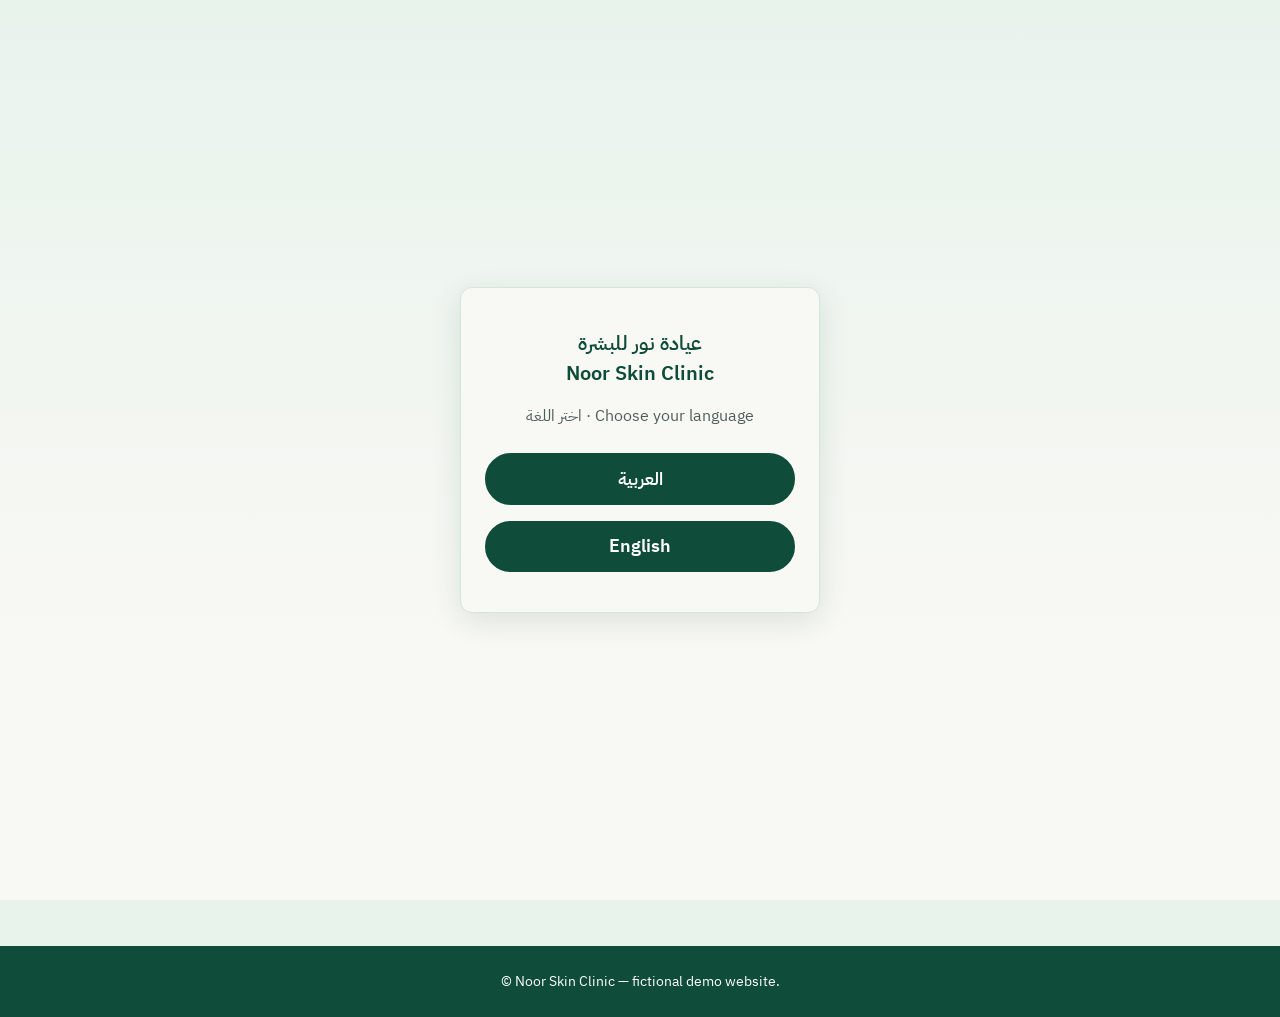
==== index.html @ 4caa0733 "Switch colour scheme to forest green and mint Cream page, mint sections, deep green buttons/footer, " ====
<!DOCTYPE html>
<html lang="en" dir="ltr">
<head>
  <meta charset="UTF-8">
  <meta name="viewport" content="width=device-width, initial-scale=1">
  <title>Noor Skin Clinic | Bahrain</title>
  <meta name="description" content="Noor Skin Clinic — a fictional skin and beauty clinic in Bahrain. Demo website.">
  <meta name="theme-color" content="#0F4D3A">

  <!-- Apply a saved Arabic choice before the page draws (prevents a left-to-right flash) -->
  <script>
    try { if (localStorage.getItem('noor-lang') === 'ar') { document.documentElement.lang = 'ar'; document.documentElement.dir = 'rtl'; } } catch (e) {}
  </script>

  <!-- One font family that covers both English and Arabic -->
  <link rel="preconnect" href="https://fonts.googleapis.com">
  <link rel="preconnect" href="https://fonts.gstatic.com" crossorigin>
  <link rel="stylesheet" href="https://fonts.googleapis.com/css2?family=IBM+Plex+Sans+Arabic:wght@400;600&display=swap">

  <link rel="stylesheet" href="styles.css">
</head>
<body>

  <!-- First-visit language screen (shown by script.js only if no language is saved) -->
  <div id="lang-picker" class="lang-picker" role="dialog" aria-modal="true" aria-labelledby="lang-picker-title" hidden>
    <div class="lang-picker-box" tabindex="-1">
      <p class="lang-picker-brand">
        <span lang="ar" dir="rtl">عيادة نور للبشرة</span><br>
        <span lang="en">Noor Skin Clinic</span>
      </p>
      <p id="lang-picker-title" class="lang-picker-title">
        <span lang="ar" dir="rtl">اختر اللغة</span> · <span lang="en">Choose your language</span>
      </p>
      <div class="lang-picker-buttons">
        <button type="button" class="btn btn-primary" data-lang="ar" lang="ar">العربية</button>
        <button type="button" class="btn btn-primary" data-lang="en" lang="en">English</button>
      </div>
    </div>
  </div>

  <header class="site-header">
    <div class="container header-inner">
      <a href="#top" class="brand" data-i18n="brand">Noor Skin Clinic</a>
      <button type="button" id="lang-switch" class="btn btn-outline btn-small" lang="ar" aria-label="التبديل إلى العربية">العربية</button>
    </div>
  </header>

  <main id="top">

    <!-- Hero: welcome + main actions -->
    <section id="hero" class="section hero" aria-labelledby="hero-title">
      <div class="container">
        <p class="hero-eyebrow" data-i18n="heroEyebrow">Skin &amp; Beauty Clinic · Bahrain</p>
        <h1 id="hero-title" class="hero-title"><span data-i18n="heroTitleBefore">Healthy, </span><span class="highlight" data-i18n="heroTitleHighlight">glowing</span><span data-i18n="heroTitleAfter"> skin starts here</span></h1>
        <p class="hero-text" data-i18n="heroText">Expert skin care by licensed specialists, in a calm and modern clinic.</p>
        <div class="hero-actions">
          <!-- Module 6 turns this into the WhatsApp booking link -->
          <a href="#contact" id="hero-book" class="btn btn-primary" data-i18n="heroBook">Book now</a>
          <a href="#services" class="btn btn-outline" data-i18n="heroPrices">View prices</a>
        </div>
      </div>
    </section>

    <!-- Module 4: services & prices -->
    <section id="services" class="section">
      <div class="container">
        <h2 class="section-title" data-i18n="servicesTitle">Services &amp; Prices</h2>
        <p class="placeholder" data-i18n="servicesPlaceholder">Treatment cards — coming in Module 4</p>
      </div>
    </section>

    <!-- Module 7: hours & location -->
    <section id="contact" class="section section-alt">
      <div class="container">
        <h2 class="section-title" data-i18n="contactTitle">Hours &amp; Location</h2>
        <p class="placeholder" data-i18n="contactPlaceholder">Opening hours and address — coming in Module 7</p>
      </div>
    </section>

  </main>

  <footer class="site-footer">
    <div class="container">
      <p data-i18n="footer">&copy; Noor Skin Clinic — fictional demo website.</p>
    </div>
  </footer>

  <script src="script.js"></script>

</body>
</html>
---- styles.css ----
/* =========================================================
   Noor Skin Clinic — base styles
   Mobile-first: base rules target phones; wider screens
   are handled with min-width media queries at the bottom.
   Logical properties (margin-inline, padding-block, ...)
   are used so the layout flips automatically for Arabic (RTL).
   ========================================================= */

/* ---------- Design tokens (colours, spacing, fonts) ---------- */
:root {
  --color-bg: #F8F8F4;          /* cream page background */
  --color-bg-alt: #E8F3EC;      /* mint for alternating sections */
  --color-text: #111A16;        /* near-black with a hint of green — all text */
  --color-text-muted: #4F5F57;  /* green-grey for secondary text */
  --color-primary: #1E8A5A;     /* accent green — highlighted words, focus rings.
                                   Large text only: too light for small text (WCAG). */
  --color-primary-dark: #0F4D3A;/* deep forest green — buttons, footer, small coloured text */
  --color-primary-hover: #146B47;/* filled-button hover (white text stays readable) */
  --color-primary-light: #E8F3EC;/* mint — hero fade, outline-button hover */
  --color-border: #D3E6DA;

  --font-main: "IBM Plex Sans Arabic", system-ui, -apple-system, "Segoe UI", Roboto, sans-serif;

  --radius: 12px;
  --space-1: 0.5rem;
  --space-2: 1rem;
  --space-3: 1.5rem;
  --space-4: 2.5rem;
  --container-max: 960px;
  --header-height: 60px;
}

/* ---------- Reset & base ---------- */
*,
*::before,
*::after {
  box-sizing: border-box;
}

html {
  scroll-behavior: smooth;
  scroll-padding-top: var(--header-height); /* anchor links don't hide under sticky header */
}

body {
  margin: 0;
  background: var(--color-bg);
  color: var(--color-text);
  font-family: var(--font-main);
  font-size: 1rem;
  line-height: 1.6;
  -webkit-text-size-adjust: 100%;
}

img {
  max-width: 100%;
  display: block;
}

h1, h2, h3 {
  line-height: 1.3;
  margin-block: 0 var(--space-2);
  font-weight: 600;
}

p {
  margin-block: 0 var(--space-2);
}

a {
  color: var(--color-primary-dark);
}

/* Visible keyboard focus for accessibility */
:focus-visible {
  outline: 3px solid var(--color-primary);
  outline-offset: 2px;
}

/* ---------- Layout helpers ---------- */
.container {
  width: 100%;
  max-width: var(--container-max);
  margin-inline: auto;
  padding-inline: var(--space-2);
}

.section {
  padding-block: var(--space-4);
}

.section-alt {
  background: var(--color-bg-alt);
}

.section-title {
  font-size: 1.5rem;
  color: var(--color-primary-dark);
}

/* Temporary placeholder text (removed as modules are built) */
.placeholder {
  padding: var(--space-3);
  border: 2px dashed var(--color-border);
  border-radius: var(--radius);
  color: var(--color-text-muted);
  text-align: center;
}

/* ---------- Header ---------- */
.site-header {
  position: sticky;
  top: 0;
  z-index: 10;
  background: var(--color-bg);
  border-block-end: 1px solid var(--color-border);
}

.header-inner {
  display: flex;
  align-items: center;
  justify-content: space-between;
  min-height: var(--header-height);
}

.brand {
  font-size: 1.15rem;
  font-weight: 600;
  color: var(--color-primary-dark);
  text-decoration: none;
}

/* ---------- Hero ---------- */
.hero {
  background: linear-gradient(180deg, var(--color-primary-light) 0%, var(--color-bg) 100%);
  padding-block: 3rem var(--space-4);
}

.hero-eyebrow {
  margin-block-end: var(--space-1);
  font-size: 0.9rem;
  font-weight: 600;
  color: var(--color-primary-dark);
  letter-spacing: 0.02em;
}

html[lang="ar"] .hero-eyebrow {
  letter-spacing: 0; /* letter spacing breaks Arabic joined letters */
}

.hero-title {
  font-size: 2rem;
  color: var(--color-text);
}

/* One highlighted word in the headline (large text, so the accent passes contrast) */
.highlight {
  color: var(--color-primary);
}

.hero-text {
  font-size: 1.1rem;
  color: var(--color-text-muted);
  margin-block-end: var(--space-3);
  max-width: 32em;
}

.hero-actions {
  display: flex;
  flex-direction: column;   /* stacked, full-width buttons on phones */
  gap: 0.75rem;
}

/* ---------- Footer ---------- */
.site-footer {
  padding-block: var(--space-3);
  background: var(--color-primary-dark);
  color: #ffffff;
  text-align: center;
  font-size: 0.9rem;
}

.site-footer p {
  margin: 0;
}

/* ---------- Arabic tweaks ---------- */
html[lang="ar"] body {
  line-height: 1.8; /* Arabic script reads better with a little more line spacing */
}

/* ---------- Buttons ---------- */
.btn {
  display: inline-flex;
  align-items: center;
  justify-content: center;
  min-height: 48px;           /* comfortable finger-sized tap target */
  padding: 0.6rem 1.4rem;
  border: 2px solid var(--color-primary-dark);
  border-radius: 999px;
  font: inherit;
  font-weight: 600;
  text-decoration: none;
  cursor: pointer;
  transition: background-color 0.15s ease, color 0.15s ease;
}

.btn-primary {
  background: var(--color-primary-dark);
  color: #ffffff;
}

.btn-primary:hover {
  background: var(--color-primary-hover);
  border-color: var(--color-primary-hover);
}

.btn-outline {
  background: transparent;
  color: var(--color-primary-dark);
}

.btn-outline:hover {
  background: var(--color-primary-light);
}

.btn-small {
  min-height: 44px;
  padding: 0.3rem 1rem;
  font-size: 0.95rem;
}

/* ---------- First-visit language screen ---------- */
.lang-picker {
  position: fixed;
  inset: 0;
  z-index: 100;
  display: flex;
  align-items: center;
  justify-content: center;
  padding: var(--space-2);
  background: linear-gradient(180deg, var(--color-primary-light) 0%, var(--color-bg) 70%);
}

.lang-picker[hidden] {
  display: none;
}

.lang-picker-box {
  width: 100%;
  max-width: 360px;
  padding: var(--space-4) var(--space-3);
  background: var(--color-bg);
  border: 1px solid var(--color-border);
  border-radius: var(--radius);
  box-shadow: 0 8px 30px rgba(15, 77, 58, 0.12);
  text-align: center;
}

.lang-picker-box:focus {
  outline: none; /* the card only receives focus for screen readers; it is not clickable */
}

.lang-picker-brand {
  font-size: 1.25rem;
  font-weight: 600;
  color: var(--color-primary-dark);
  line-height: 1.5;
}

.lang-picker-title {
  color: var(--color-text-muted);
  margin-block-end: var(--space-3);
}

.lang-picker-buttons {
  display: flex;
  flex-direction: column;
  gap: var(--space-2);
}

.lang-picker-buttons .btn {
  width: 100%;
  font-size: 1.1rem;
}

body.no-scroll {
  overflow: hidden;
}

/* ---------- Wider screens ---------- */
@media (min-width: 480px) {
  .hero-actions {
    flex-direction: row;    /* buttons side by side once there is room */
  }
}

@media (min-width: 768px) {
  .hero {
    padding-block: 5rem 4rem;
  }

  .hero-title {
    font-size: 2.75rem;
  }

  .section {
    padding-block: 4rem;
  }

  .section-title {
    font-size: 1.85rem;
  }
}
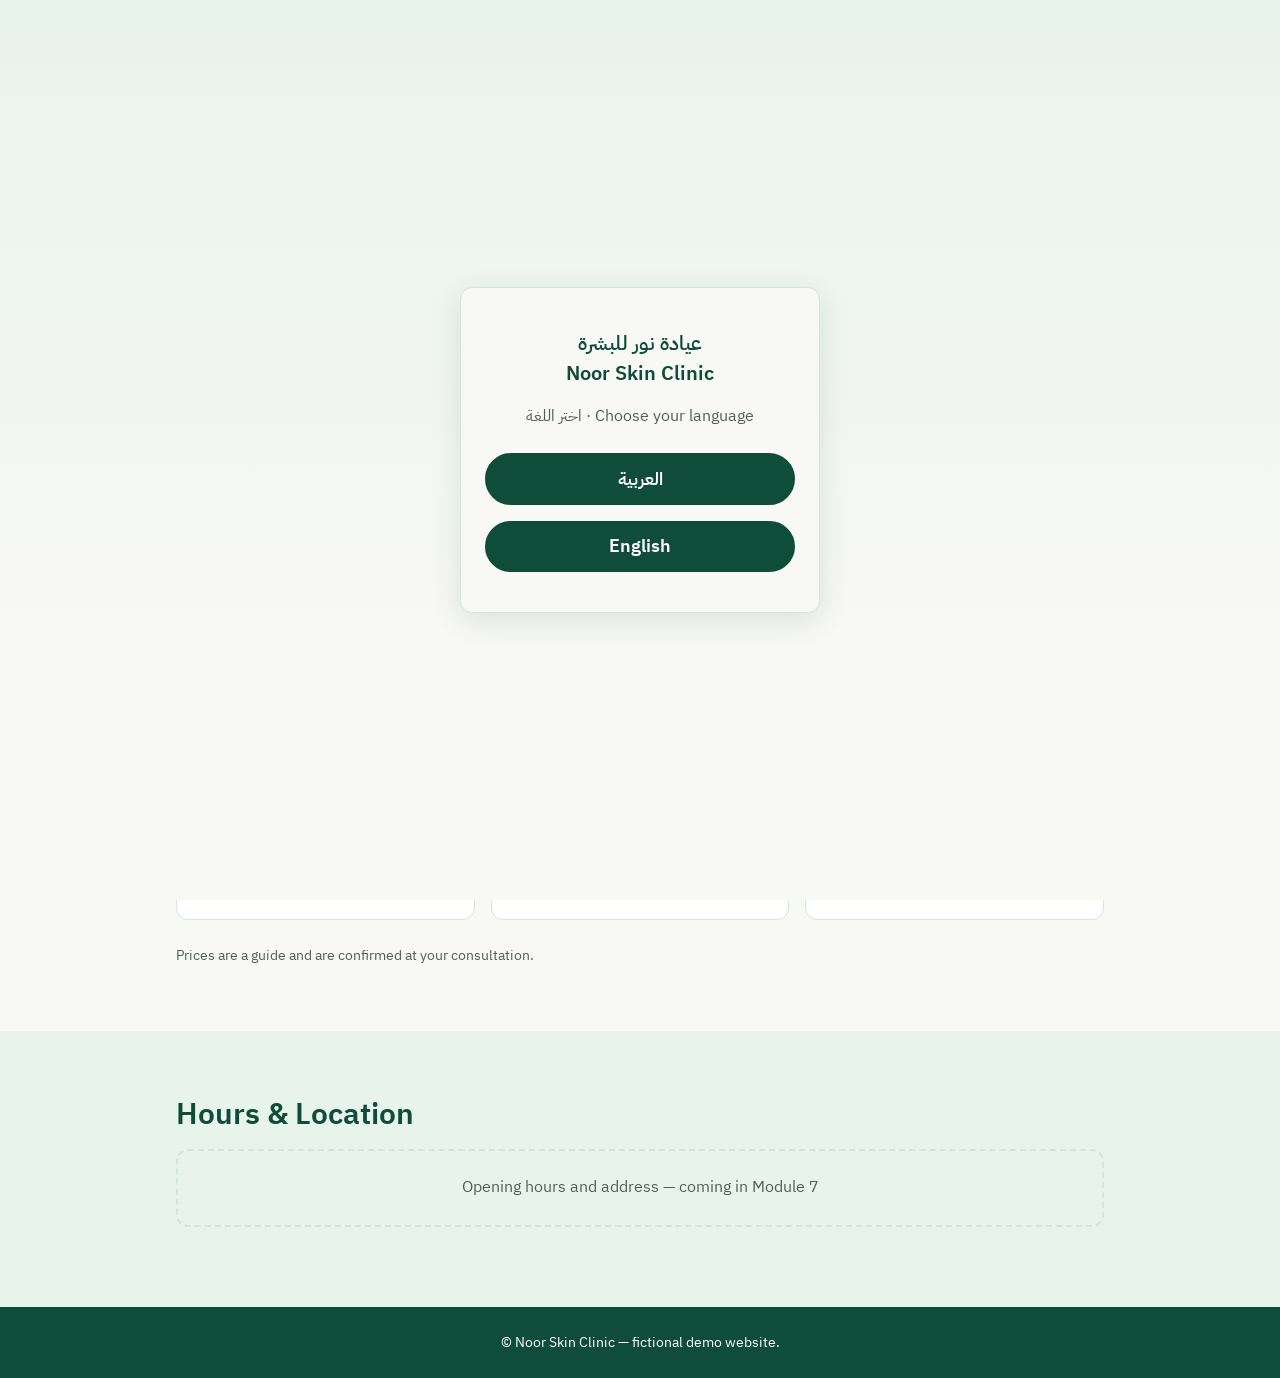
==== commit 13b6012d: "Module 4: services and prices Six bilingual treatment cards (name, description, BHD price, session l" ====
--- a/index.html
+++ b/index.html
@@ -65,7 +65,41 @@
     <section id="services" class="section">
       <div class="container">
         <h2 class="section-title" data-i18n="servicesTitle">Services &amp; Prices</h2>
-        <p class="placeholder" data-i18n="servicesPlaceholder">Treatment cards — coming in Module 4</p>
+
+        <ul class="service-list">
+          <li class="service-card">
+            <h3 class="service-name" data-i18n="svc1Name">Dermatologist consultation</h3>
+            <p class="service-desc" data-i18n="svc1Desc">A full skin assessment and a personal treatment plan.</p>
+            <p class="service-meta"><span class="service-price" data-i18n="svc1Price">BHD 20</span><span class="service-time" data-i18n="svc1Time">30 min</span></p>
+          </li>
+          <li class="service-card">
+            <h3 class="service-name" data-i18n="svc2Name">Deep hydrating facial</h3>
+            <p class="service-desc" data-i18n="svc2Desc">Cleanses, exfoliates and hydrates for fresh, glowing skin.</p>
+            <p class="service-meta"><span class="service-price" data-i18n="svc2Price">BHD 35</span><span class="service-time" data-i18n="svc2Time">60 min</span></p>
+          </li>
+          <li class="service-card">
+            <h3 class="service-name" data-i18n="svc3Name">Chemical peel</h3>
+            <p class="service-desc" data-i18n="svc3Desc">Helps with acne, dark spots and uneven skin tone.</p>
+            <p class="service-meta"><span class="service-price" data-i18n="svc3Price">BHD 45</span><span class="service-time" data-i18n="svc3Time">45 min</span></p>
+          </li>
+          <li class="service-card">
+            <h3 class="service-name" data-i18n="svc4Name">Microneedling</h3>
+            <p class="service-desc" data-i18n="svc4Desc">Improves acne scars, fine lines and skin texture.</p>
+            <p class="service-meta"><span class="service-price" data-i18n="svc4Price">BHD 70</span><span class="service-time" data-i18n="svc4Time">60 min</span></p>
+          </li>
+          <li class="service-card">
+            <h3 class="service-name" data-i18n="svc5Name">Laser hair removal</h3>
+            <p class="service-desc" data-i18n="svc5Desc">Long-lasting hair reduction with a modern, gentle laser.</p>
+            <p class="service-meta"><span class="service-price" data-i18n="svc5Price">from BHD 25 / area</span><span class="service-time" data-i18n="svc5Time">15–60 min</span></p>
+          </li>
+          <li class="service-card">
+            <h3 class="service-name" data-i18n="svc6Name">Anti-wrinkle injections</h3>
+            <p class="service-desc" data-i18n="svc6Desc">Softens expression lines for a natural, refreshed look.</p>
+            <p class="service-meta"><span class="service-price" data-i18n="svc6Price">from BHD 85 / area</span><span class="service-time" data-i18n="svc6Time">30 min</span></p>
+          </li>
+        </ul>
+
+        <p class="service-note" data-i18n="servicesNote">Prices are a guide and are confirmed at your consultation.</p>
       </div>
     </section>
 
--- a/styles.css
+++ b/styles.css
@@ -18,6 +18,7 @@
   --color-primary-hover: #146B47;/* filled-button hover (white text stays readable) */
   --color-primary-light: #E8F3EC;/* mint — hero fade, outline-button hover */
   --color-border: #D3E6DA;
+  --color-surface: #FFFFFF;     /* cards sitting on the cream background */
 
   --font-main: "IBM Plex Sans Arabic", system-ui, -apple-system, "Segoe UI", Roboto, sans-serif;
 
@@ -169,6 +170,65 @@
   display: flex;
   flex-direction: column;   /* stacked, full-width buttons on phones */
   gap: 0.75rem;
+}
+
+/* ---------- Services & prices ---------- */
+.service-list {
+  list-style: none;
+  margin: 0 0 var(--space-3);
+  padding: 0;
+  display: grid;
+  grid-template-columns: 1fr;   /* one card per row on phones */
+  gap: var(--space-2);
+}
+
+.service-card {
+  display: flex;
+  flex-direction: column;
+  padding: var(--space-3);
+  background: var(--color-surface);
+  border: 1px solid var(--color-border);
+  border-radius: var(--radius);
+}
+
+.service-name {
+  font-size: 1.15rem;
+  margin-block-end: var(--space-1);
+}
+
+.service-desc {
+  color: var(--color-text-muted);
+  flex-grow: 1;                 /* keeps prices lined up at the bottom of each card */
+}
+
+.service-meta {
+  display: flex;
+  flex-wrap: wrap;              /* if the card is narrow, the time moves below the price */
+  align-items: baseline;
+  justify-content: space-between;
+  gap: 0.25rem var(--space-2);
+  margin: 0;
+  padding-block-start: var(--space-2);
+  border-block-start: 1px solid var(--color-border);
+}
+
+.service-price {
+  white-space: nowrap;          /* never split a price across two lines */
+  font-size: 1.15rem;
+  font-weight: 600;
+  color: var(--color-primary-dark);
+}
+
+.service-time {
+  font-size: 0.9rem;
+  color: var(--color-text-muted);
+  white-space: nowrap;
+}
+
+.service-note {
+  margin: 0;
+  font-size: 0.9rem;
+  color: var(--color-text-muted);
 }
 
 /* ---------- Footer ---------- */
@@ -295,6 +355,18 @@
   }
 }
 
+@media (min-width: 600px) {
+  .service-list {
+    grid-template-columns: repeat(2, 1fr);
+  }
+}
+
+@media (min-width: 900px) {
+  .service-list {
+    grid-template-columns: repeat(3, 1fr);
+  }
+}
+
 @media (min-width: 768px) {
   .hero {
     padding-block: 5rem 4rem;
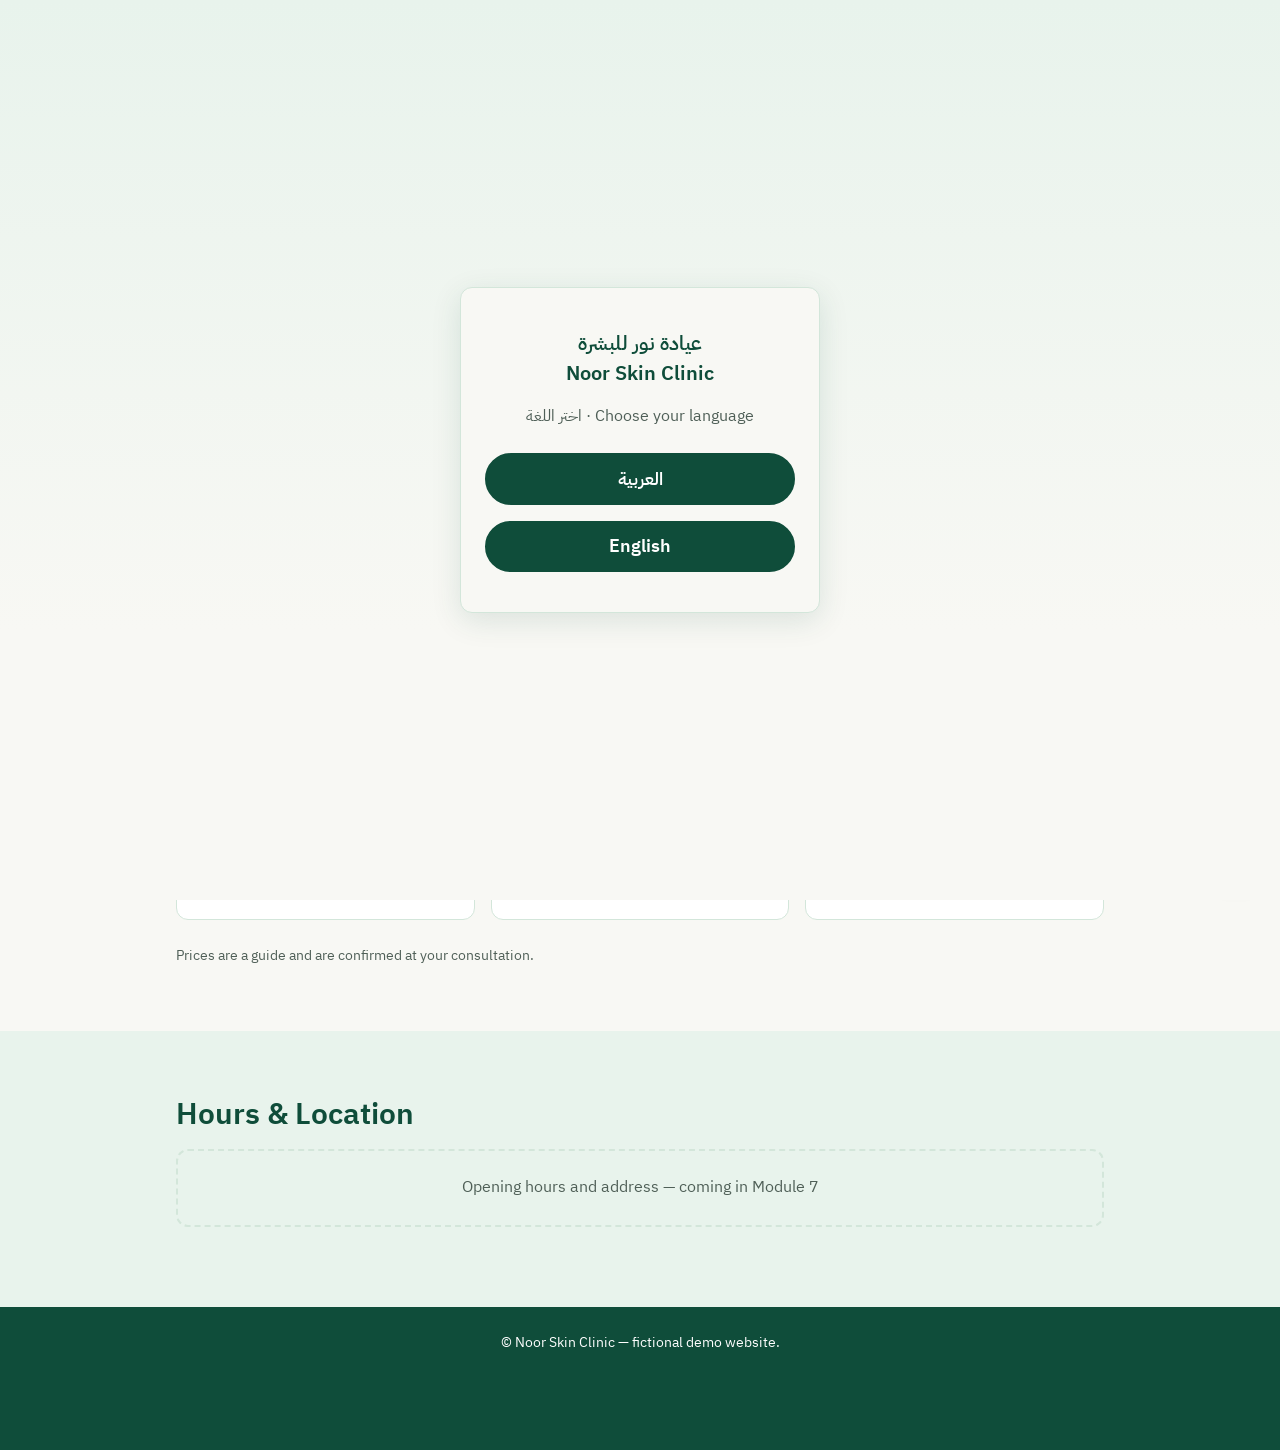
==== commit 2e5c4d2a: "Module 6: WhatsApp booking Book now and a floating WhatsApp button open wa.me/97300000000 with a rea" ====
--- a/index.html
+++ b/index.html
@@ -54,8 +54,11 @@
         <h1 id="hero-title" class="hero-title"><span data-i18n="heroTitleBefore">Healthy, </span><span class="highlight" data-i18n="heroTitleHighlight">glowing</span><span data-i18n="heroTitleAfter"> skin starts here</span></h1>
         <p class="hero-text" data-i18n="heroText">Expert skin care by licensed specialists, in a calm and modern clinic.</p>
         <div class="hero-actions">
-          <!-- Module 6 turns this into the WhatsApp booking link -->
-          <a href="#contact" id="hero-book" class="btn btn-primary" data-i18n="heroBook">Book now</a>
+          <!-- WhatsApp booking link: script.js adds the ready-made message for the current language -->
+          <a href="https://wa.me/97300000000" id="hero-book" class="btn btn-primary btn-whatsapp" data-whatsapp target="_blank" rel="noopener">
+            <svg class="icon-whatsapp" viewBox="0 0 24 24" aria-hidden="true" focusable="false"><use href="#icon-whatsapp"></use></svg>
+            <span data-i18n="heroBook">Book now</span>
+          </a>
           <a href="#services" class="btn btn-outline" data-i18n="heroPrices">View prices</a>
         </div>
       </div>
@@ -119,6 +122,18 @@
     </div>
   </footer>
 
+  <!-- Floating WhatsApp booking button (stays in the corner while scrolling) -->
+  <a href="https://wa.me/97300000000" id="wa-float" class="wa-float" data-whatsapp target="_blank" rel="noopener" aria-label="Book on WhatsApp">
+    <svg class="icon-whatsapp" viewBox="0 0 24 24" aria-hidden="true" focusable="false"><use href="#icon-whatsapp"></use></svg>
+  </a>
+
+  <!-- WhatsApp icon, defined once and reused by both buttons -->
+  <svg width="0" height="0" style="position:absolute" aria-hidden="true" focusable="false">
+    <symbol id="icon-whatsapp" viewBox="0 0 24 24">
+      <path fill="currentColor" d="M17.472 14.382c-.297-.149-1.758-.867-2.03-.967-.273-.099-.471-.148-.67.15-.197.297-.767.966-.94 1.164-.173.199-.347.223-.644.075-.297-.15-1.255-.463-2.39-1.475-.883-.788-1.48-1.761-1.653-2.059-.173-.297-.018-.458.13-.606.134-.133.298-.347.446-.52.149-.174.198-.298.298-.497.099-.198.05-.371-.025-.52-.075-.149-.669-1.612-.916-2.207-.242-.579-.487-.5-.669-.51-.173-.008-.371-.01-.57-.01-.198 0-.52.074-.792.372-.272.297-1.04 1.016-1.04 2.479 0 1.462 1.065 2.875 1.213 3.074.149.198 2.096 3.2 5.077 4.487.709.306 1.262.489 1.694.625.712.227 1.36.195 1.871.118.571-.085 1.758-.719 2.006-1.413.248-.694.248-1.289.173-1.413-.074-.124-.272-.198-.57-.347m-5.421 7.403h-.004a9.87 9.87 0 01-5.031-1.378l-.361-.214-3.741.982.998-3.648-.235-.374a9.86 9.86 0 01-1.51-5.26c.001-5.45 4.436-9.884 9.888-9.884 2.64 0 5.122 1.03 6.988 2.898a9.825 9.825 0 012.893 6.994c-.003 5.45-4.437 9.884-9.885 9.884m8.413-18.297A11.815 11.815 0 0012.05 0C5.495 0 .16 5.335.157 11.892c0 2.096.547 4.142 1.588 5.945L.057 24l6.305-1.654a11.882 11.882 0 005.683 1.448h.005c6.554 0 11.89-5.335 11.893-11.893a11.821 11.821 0 00-3.48-8.413Z"/>
+    </symbol>
+  </svg>
+
   <script src="script.js"></script>
 
 </body>
--- a/styles.css
+++ b/styles.css
@@ -231,9 +231,49 @@
   color: var(--color-text-muted);
 }
 
+/* ---------- WhatsApp booking ---------- */
+.icon-whatsapp {
+  width: 1.25em;
+  height: 1.25em;
+  flex-shrink: 0;
+}
+
+.btn-whatsapp {
+  gap: 0.5rem;                  /* space between icon and text */
+}
+
+.wa-float {
+  position: fixed;
+  inset-block-end: calc(1rem + env(safe-area-inset-bottom, 0px)); /* clear iPhone home bar */
+  inset-inline-end: 1rem;       /* bottom-right in English, bottom-left in Arabic */
+  z-index: 20;
+  display: flex;
+  align-items: center;
+  justify-content: center;
+  width: 56px;
+  height: 56px;
+  border: 3px solid var(--color-surface); /* white ring keeps it visible over the dark footer */
+  border-radius: 50%;
+  background: var(--color-primary-dark);
+  color: #ffffff;
+  box-shadow: 0 4px 14px rgba(15, 77, 58, 0.35);
+  transition: background-color 0.15s ease, transform 0.15s ease;
+}
+
+.wa-float:hover {
+  background: var(--color-primary-hover);
+  transform: scale(1.05);
+}
+
+.wa-float .icon-whatsapp {
+  width: 28px;
+  height: 28px;
+}
+
 /* ---------- Footer ---------- */
 .site-footer {
   padding-block: var(--space-3);
+  padding-block-end: calc(56px + 2.5rem); /* room so the floating button never covers footer text */
   background: var(--color-primary-dark);
   color: #ffffff;
   text-align: center;
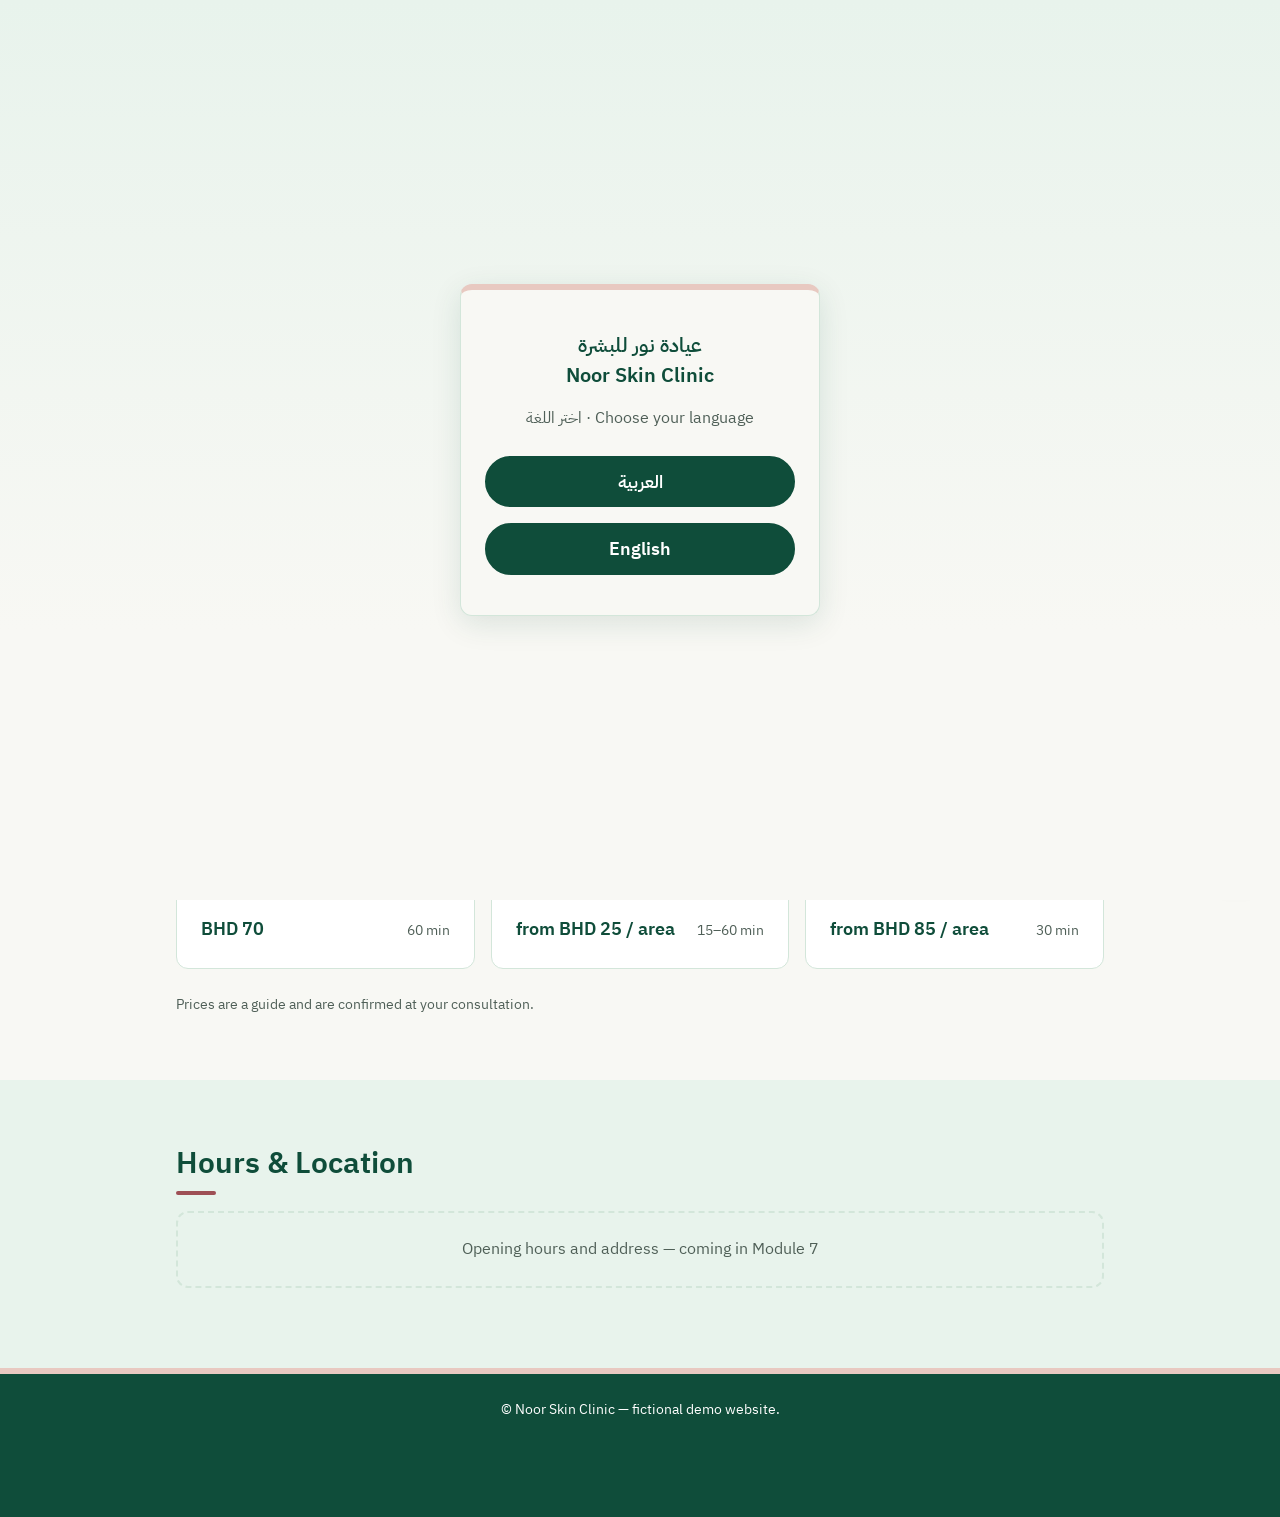
==== commit c2fd18a8: "Add blush rose as secondary accent colour New colour tokens --color-blush and --color-rose with usag" ====
--- a/index.html
+++ b/index.html
@@ -50,7 +50,10 @@
     <!-- Hero: welcome + main actions -->
     <section id="hero" class="section hero" aria-labelledby="hero-title">
       <div class="container">
-        <p class="hero-eyebrow" data-i18n="heroEyebrow">Skin &amp; Beauty Clinic · Bahrain</p>
+        <p class="hero-eyebrow">
+          <span class="eyebrow-icon" aria-hidden="true"><svg viewBox="0 0 24 24" focusable="false"><use href="#icon-sparkle"></use></svg></span>
+          <span data-i18n="heroEyebrow">Skin &amp; Beauty Clinic · Bahrain</span>
+        </p>
         <h1 id="hero-title" class="hero-title"><span data-i18n="heroTitleBefore">Healthy, </span><span class="highlight" data-i18n="heroTitleHighlight">glowing</span><span data-i18n="heroTitleAfter"> skin starts here</span></h1>
         <p class="hero-text" data-i18n="heroText">Expert skin care by licensed specialists, in a calm and modern clinic.</p>
         <div class="hero-actions">
@@ -76,6 +79,7 @@
             <p class="service-meta"><span class="service-price" data-i18n="svc1Price">BHD 20</span><span class="service-time" data-i18n="svc1Time">30 min</span></p>
           </li>
           <li class="service-card">
+            <span class="service-badge" data-i18n="badgePopular">Most popular</span>
             <h3 class="service-name" data-i18n="svc2Name">Deep hydrating facial</h3>
             <p class="service-desc" data-i18n="svc2Desc">Cleanses, exfoliates and hydrates for fresh, glowing skin.</p>
             <p class="service-meta"><span class="service-price" data-i18n="svc2Price">BHD 35</span><span class="service-time" data-i18n="svc2Time">60 min</span></p>
@@ -129,6 +133,9 @@
 
   <!-- WhatsApp icon, defined once and reused by both buttons -->
   <svg width="0" height="0" style="position:absolute" aria-hidden="true" focusable="false">
+    <symbol id="icon-sparkle" viewBox="0 0 24 24">
+      <path fill="currentColor" d="M12 2l2.2 7.8L22 12l-7.8 2.2L12 22l-2.2-7.8L2 12l7.8-2.2z"/>
+    </symbol>
     <symbol id="icon-whatsapp" viewBox="0 0 24 24">
       <path fill="currentColor" d="M17.472 14.382c-.297-.149-1.758-.867-2.03-.967-.273-.099-.471-.148-.67.15-.197.297-.767.966-.94 1.164-.173.199-.347.223-.644.075-.297-.15-1.255-.463-2.39-1.475-.883-.788-1.48-1.761-1.653-2.059-.173-.297-.018-.458.13-.606.134-.133.298-.347.446-.52.149-.174.198-.298.298-.497.099-.198.05-.371-.025-.52-.075-.149-.669-1.612-.916-2.207-.242-.579-.487-.5-.669-.51-.173-.008-.371-.01-.57-.01-.198 0-.52.074-.792.372-.272.297-1.04 1.016-1.04 2.479 0 1.462 1.065 2.875 1.213 3.074.149.198 2.096 3.2 5.077 4.487.709.306 1.262.489 1.694.625.712.227 1.36.195 1.871.118.571-.085 1.758-.719 2.006-1.413.248-.694.248-1.289.173-1.413-.074-.124-.272-.198-.57-.347m-5.421 7.403h-.004a9.87 9.87 0 01-5.031-1.378l-.361-.214-3.741.982.998-3.648-.235-.374a9.86 9.86 0 01-1.51-5.26c.001-5.45 4.436-9.884 9.888-9.884 2.64 0 5.122 1.03 6.988 2.898a9.825 9.825 0 012.893 6.994c-.003 5.45-4.437 9.884-9.885 9.884m8.413-18.297A11.815 11.815 0 0012.05 0C5.495 0 .16 5.335.157 11.892c0 2.096.547 4.142 1.588 5.945L.057 24l6.305-1.654a11.882 11.882 0 005.683 1.448h.005c6.554 0 11.89-5.335 11.893-11.893a11.821 11.821 0 00-3.48-8.413Z"/>
     </symbol>
--- a/styles.css
+++ b/styles.css
@@ -20,6 +20,12 @@
   --color-border: #D3E6DA;
   --color-surface: #FFFFFF;     /* cards sitting on the cream background */
 
+  /* Secondary accent: blush rose (about 10%; green stays the main colour) */
+  --color-blush: #E8C9C1;       /* soft backgrounds and badges only.
+                                   Text on blush must be dark green or near-black. */
+  --color-rose: #9E4F55;        /* small accents and rose text, only on cream, white or mint.
+                                   Never on blush (3.66:1 fails). */
+
   --font-main: "IBM Plex Sans Arabic", system-ui, -apple-system, "Segoe UI", Roboto, sans-serif;
 
   --radius: 12px;
@@ -99,6 +105,17 @@
   color: var(--color-primary-dark);
 }
 
+/* Short rose bar under each section title (rose on cream 5.33:1, on mint 4.99:1) */
+.section-title::after {
+  content: "";
+  display: block;
+  width: 40px;
+  height: 4px;
+  margin-block-start: 0.5rem;
+  border-radius: 2px;
+  background: var(--color-rose);
+}
+
 /* Temporary placeholder text (removed as modules are built) */
 .placeholder {
   padding: var(--space-3);
@@ -114,7 +131,7 @@
   top: 0;
   z-index: 10;
   background: var(--color-bg);
-  border-block-end: 1px solid var(--color-border);
+  border-block-end: 4px solid var(--color-blush); /* rose accent line (decorative) */
 }
 
 .header-inner {
@@ -133,11 +150,32 @@
 
 /* ---------- Hero ---------- */
 .hero {
+  position: relative;
+  overflow: hidden;             /* clip the decorative circle at the hero edges */
   background: linear-gradient(180deg, var(--color-primary-light) 0%, var(--color-bg) 100%);
-  padding-block: 3rem var(--space-4);
+  padding-block: 4.25rem var(--space-4); /* extra top room so the circle never touches the text */
+}
+
+/* Decorative blush circle in the top corner (top-right in English, top-left in Arabic) */
+.hero::before {
+  content: "";
+  position: absolute;
+  inset-block-start: -120px;
+  inset-inline-end: -50px;
+  width: 180px;
+  height: 180px;
+  border-radius: 50%;
+  background: var(--color-blush);
+}
+
+.hero > .container {
+  position: relative;           /* keeps the text above the circle */
 }
 
 .hero-eyebrow {
+  display: flex;
+  align-items: center;
+  gap: 0.5rem;
   margin-block-end: var(--space-1);
   font-size: 0.9rem;
   font-weight: 600;
@@ -147,6 +185,24 @@
 
 html[lang="ar"] .hero-eyebrow {
   letter-spacing: 0; /* letter spacing breaks Arabic joined letters */
+}
+
+/* Small sparkle before the label: rose icon on a blush circle (icon, not text: 3.66:1 passes the 3:1 icon rule) */
+.eyebrow-icon {
+  display: inline-flex;
+  align-items: center;
+  justify-content: center;
+  flex-shrink: 0;
+  width: 26px;
+  height: 26px;
+  border-radius: 50%;
+  background: var(--color-blush);
+  color: var(--color-rose);
+}
+
+.eyebrow-icon svg {
+  width: 14px;
+  height: 14px;
 }
 
 .hero-title {
@@ -189,6 +245,18 @@
   background: var(--color-surface);
   border: 1px solid var(--color-border);
   border-radius: var(--radius);
+}
+
+/* "Most popular" badge: dark green text on blush (6.33:1) */
+.service-badge {
+  align-self: flex-start;       /* hugs the text; sits at the start side in both languages */
+  margin-block-end: var(--space-1);
+  padding: 0.1rem 0.75rem;
+  border-radius: 999px;
+  background: var(--color-blush);
+  color: var(--color-primary-dark);
+  font-size: 0.8rem;
+  font-weight: 600;
 }
 
 .service-name {
@@ -274,6 +342,7 @@
 .site-footer {
   padding-block: var(--space-3);
   padding-block-end: calc(56px + 2.5rem); /* room so the floating button never covers footer text */
+  border-block-start: 6px solid var(--color-blush); /* rose accent line (blush on dark green 6.33:1) */
   background: var(--color-primary-dark);
   color: #ffffff;
   text-align: center;
@@ -352,6 +421,7 @@
   padding: var(--space-4) var(--space-3);
   background: var(--color-bg);
   border: 1px solid var(--color-border);
+  border-block-start: 6px solid var(--color-blush); /* rose accent line (decorative) */
   border-radius: var(--radius);
   box-shadow: 0 8px 30px rgba(15, 77, 58, 0.12);
   text-align: center;
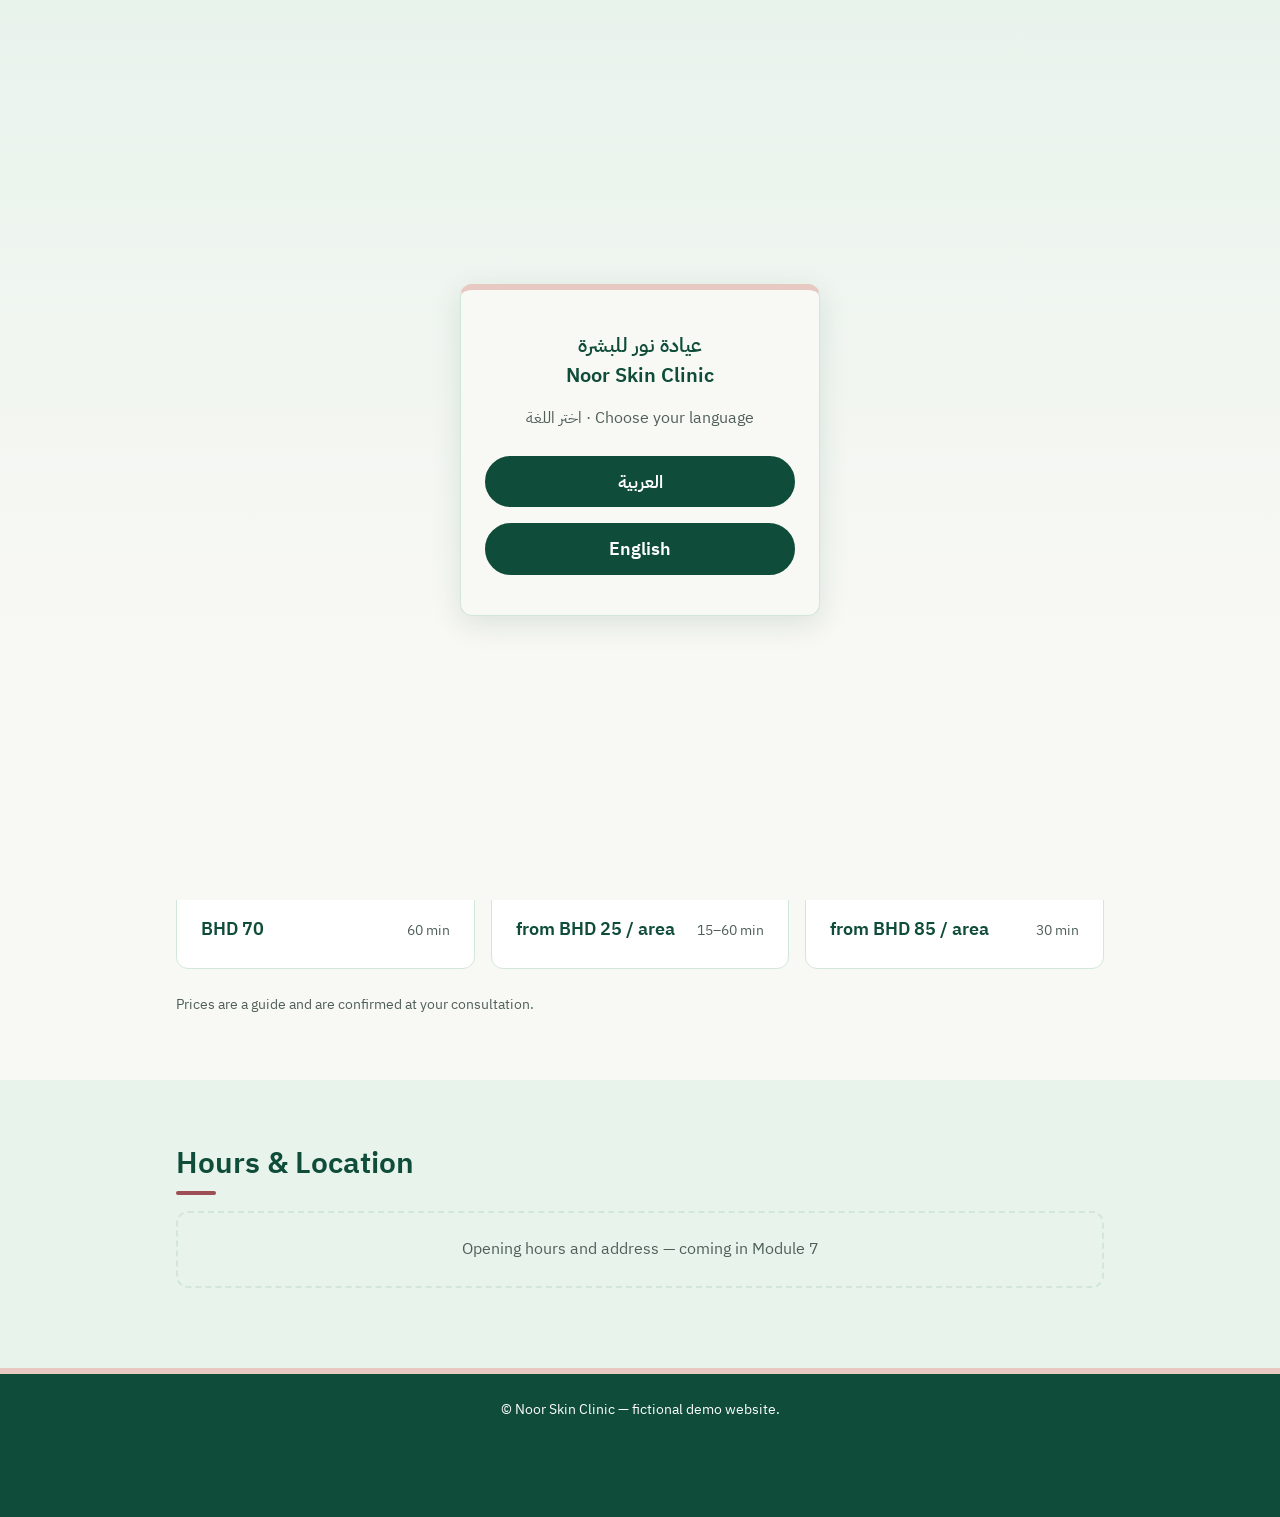
==== commit 60e8ab09: "Replace floating WhatsApp button with a bottom booking bar on phones Phones get a full-width 'Book o" ====
--- a/index.html
+++ b/index.html
@@ -2,7 +2,7 @@
 <html lang="en" dir="ltr">
 <head>
   <meta charset="UTF-8">
-  <meta name="viewport" content="width=device-width, initial-scale=1">
+  <meta name="viewport" content="width=device-width, initial-scale=1, viewport-fit=cover">
   <title>Noor Skin Clinic | Bahrain</title>
   <meta name="description" content="Noor Skin Clinic — a fictional skin and beauty clinic in Bahrain. Demo website.">
   <meta name="theme-color" content="#0F4D3A">
@@ -126,9 +126,11 @@
     </div>
   </footer>
 
-  <!-- Floating WhatsApp booking button (stays in the corner while scrolling) -->
-  <a href="https://wa.me/97300000000" id="wa-float" class="wa-float" data-whatsapp target="_blank" rel="noopener" aria-label="Book on WhatsApp">
+  <!-- WhatsApp booking: a bottom bar on phones, a round corner button on wider screens.
+       Hidden by script.js while the hero "Book now" button is on screen. -->
+  <a href="https://wa.me/97300000000" id="wa-float" class="wa-float" data-whatsapp target="_blank" rel="noopener">
     <svg class="icon-whatsapp" viewBox="0 0 24 24" aria-hidden="true" focusable="false"><use href="#icon-whatsapp"></use></svg>
+    <span class="wa-float-label" data-i18n="waFloatLabel">Book on WhatsApp</span>
   </a>
 
   <!-- WhatsApp icon, defined once and reused by both buttons -->
--- a/styles.css
+++ b/styles.css
@@ -35,6 +35,7 @@
   --space-4: 2.5rem;
   --container-max: 960px;
   --header-height: 60px;
+  --wa-bar-height: 56px;        /* phone booking bar, not counting the iPhone home-bar area */
 }
 
 /* ---------- Reset & base ---------- */
@@ -47,6 +48,7 @@
 html {
   scroll-behavior: smooth;
   scroll-padding-top: var(--header-height); /* anchor links don't hide under sticky header */
+  scroll-padding-bottom: calc(var(--wa-bar-height) + env(safe-area-inset-bottom, 0px)); /* ...or under the booking bar */
 }
 
 body {
@@ -90,6 +92,9 @@
   max-width: var(--container-max);
   margin-inline: auto;
   padding-inline: var(--space-2);
+  /* Phones turned sideways: keep text clear of the notch (needs viewport-fit=cover) */
+  padding-left: max(var(--space-2), env(safe-area-inset-left, 0px));
+  padding-right: max(var(--space-2), env(safe-area-inset-right, 0px));
 }
 
 .section {
@@ -310,38 +315,54 @@
   gap: 0.5rem;                  /* space between icon and text */
 }
 
+/* Phones: full-width booking bar fixed to the bottom of the screen */
 .wa-float {
   position: fixed;
-  inset-block-end: calc(1rem + env(safe-area-inset-bottom, 0px)); /* clear iPhone home bar */
-  inset-inline-end: 1rem;       /* bottom-right in English, bottom-left in Arabic */
+  inset-inline: 0;
+  inset-block-end: 0;
   z-index: 20;
   display: flex;
   align-items: center;
   justify-content: center;
-  width: 56px;
-  height: 56px;
-  border: 3px solid var(--color-surface); /* white ring keeps it visible over the dark footer */
-  border-radius: 50%;
+  gap: 0.5rem;
+  min-height: calc(var(--wa-bar-height) + env(safe-area-inset-bottom, 0px));
+  /* the bottom padding keeps the text above the iPhone home bar */
+  padding: 0 max(1rem, env(safe-area-inset-right, 0px)) env(safe-area-inset-bottom, 0px) max(1rem, env(safe-area-inset-left, 0px));
   background: var(--color-primary-dark);
+  border-block-start: 1px solid rgba(255, 255, 255, 0.2); /* separates it from the dark footer */
+  box-shadow: 0 -4px 14px rgba(15, 77, 58, 0.2);
   color: #ffffff;
-  box-shadow: 0 4px 14px rgba(15, 77, 58, 0.35);
-  transition: background-color 0.15s ease, transform 0.15s ease;
+  font-weight: 600;
+  font-size: 1.05rem;
+  text-decoration: none;
+  transition: background-color 0.15s ease, transform 0.2s ease, opacity 0.2s ease, visibility 0s;
 }
 
 .wa-float:hover {
   background: var(--color-primary-hover);
-  transform: scale(1.05);
-}
-
-.wa-float .icon-whatsapp {
-  width: 28px;
-  height: 28px;
+}
+
+/* Hidden while the hero "Book now" button is visible (set by script.js).
+   visibility:hidden also removes it from keyboard and screen-reader focus. */
+.wa-float.is-hidden {
+  opacity: 0;
+  visibility: hidden;
+  transform: translateY(100%);
+  transition: transform 0.2s ease, opacity 0.2s ease, visibility 0s linear 0.2s;
+}
+
+@media (prefers-reduced-motion: reduce) {
+  .wa-float,
+  .wa-float.is-hidden {
+    transition: none;
+  }
 }
 
 /* ---------- Footer ---------- */
 .site-footer {
   padding-block: var(--space-3);
-  padding-block-end: calc(56px + 2.5rem); /* room so the floating button never covers footer text */
+  /* Phones: room for the booking bar (and iPhone home-bar area) so it never covers footer text */
+  padding-block-end: calc(var(--space-3) + var(--wa-bar-height) + env(safe-area-inset-bottom, 0px));
   border-block-start: 6px solid var(--color-blush); /* rose accent line (blush on dark green 6.33:1) */
   background: var(--color-primary-dark);
   color: #ffffff;
@@ -493,4 +514,48 @@
   .section-title {
     font-size: 1.85rem;
   }
-}
+
+  /* Wider screens: the booking bar becomes a round corner button */
+  html {
+    scroll-padding-bottom: 0;
+  }
+
+  .wa-float {
+    inset-inline: auto 1.5rem;    /* bottom-right in English, bottom-left in Arabic */
+    inset-block-end: calc(1.5rem + env(safe-area-inset-bottom, 0px));
+    width: 56px;
+    min-height: 0;
+    height: 56px;
+    padding: 0;
+    border: 3px solid var(--color-surface); /* white ring keeps it visible over the dark footer */
+    border-radius: 50%;
+    box-shadow: 0 4px 14px rgba(15, 77, 58, 0.35);
+  }
+
+  .wa-float:hover {
+    transform: scale(1.05);
+  }
+
+  .wa-float.is-hidden {
+    transform: translateY(1rem);
+  }
+
+  .wa-float .icon-whatsapp {
+    width: 28px;
+    height: 28px;
+  }
+
+  /* Label stays readable by screen readers, but is not shown on the round button */
+  .wa-float-label {
+    position: absolute;
+    width: 1px;
+    height: 1px;
+    overflow: hidden;
+    clip: rect(0 0 0 0);
+    white-space: nowrap;
+  }
+
+  .site-footer {
+    padding-block-end: calc(56px + 2.5rem); /* room so the round button never covers footer text */
+  }
+}
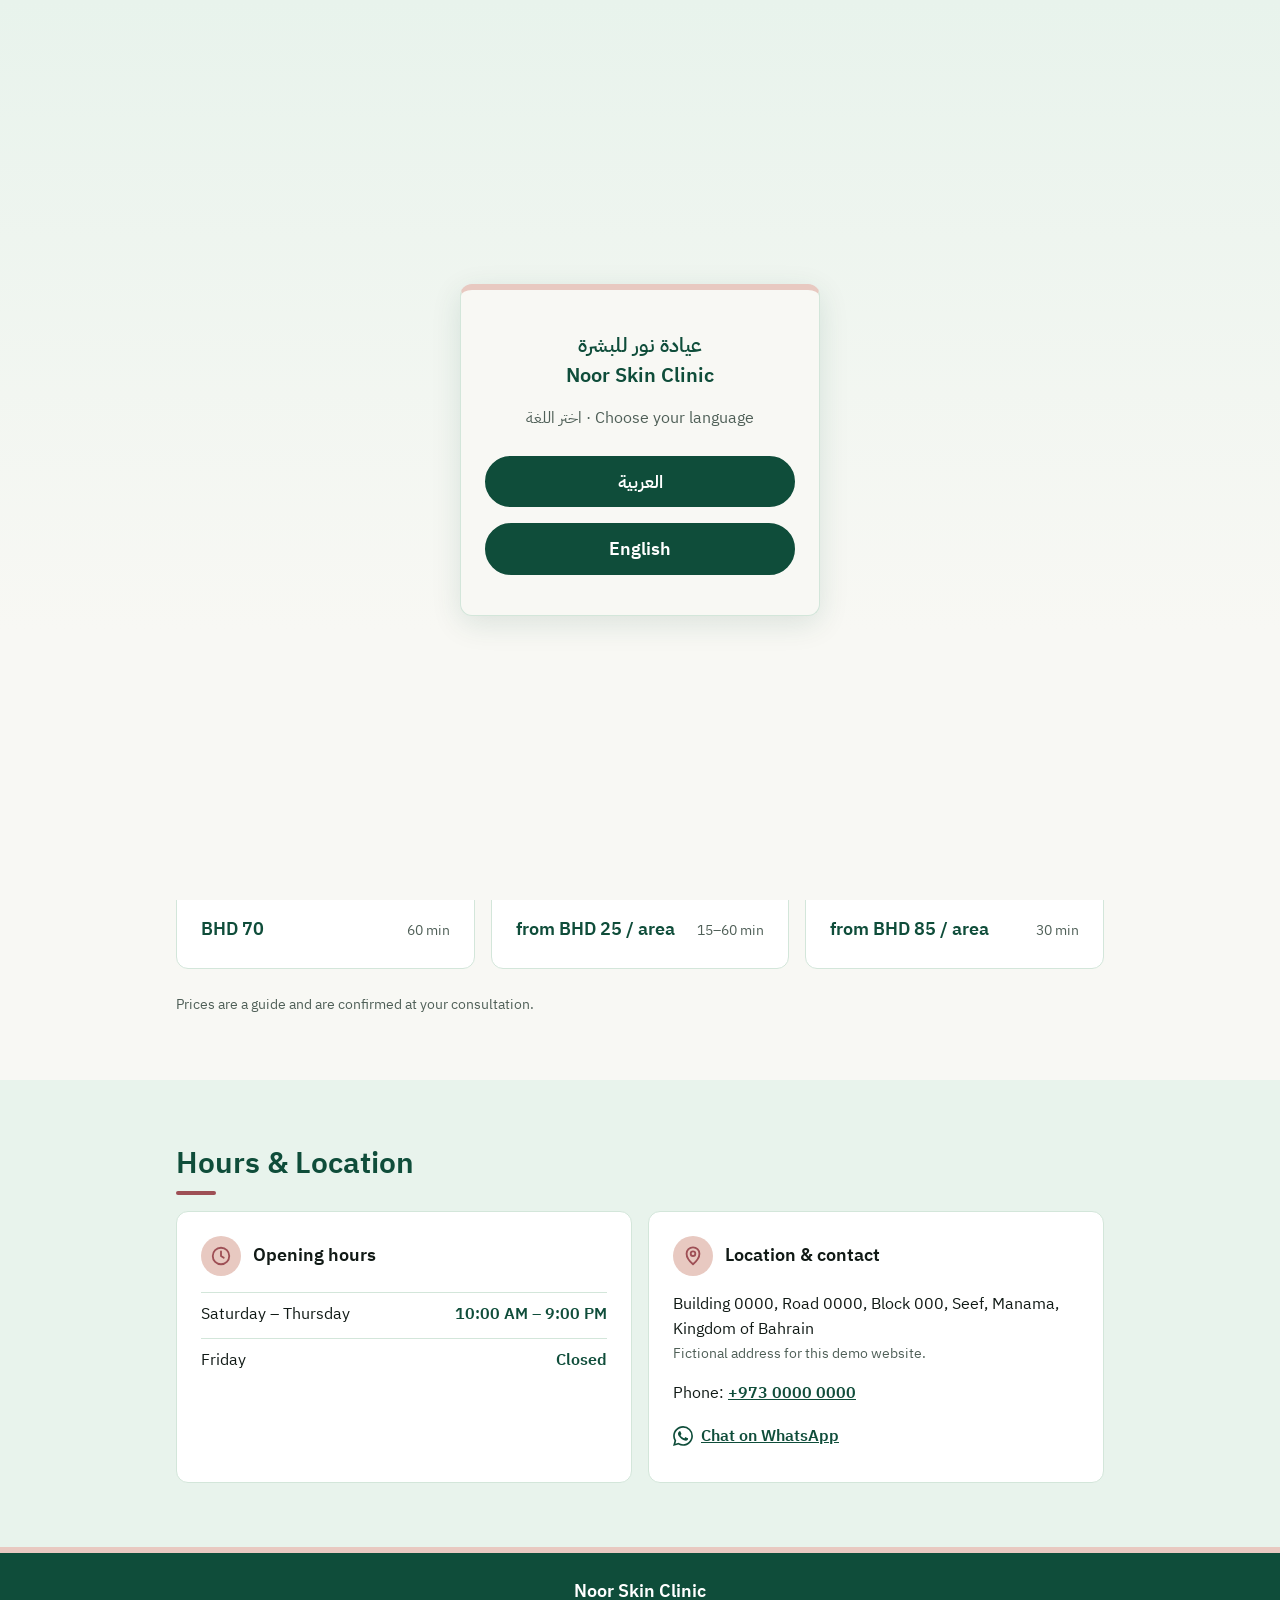
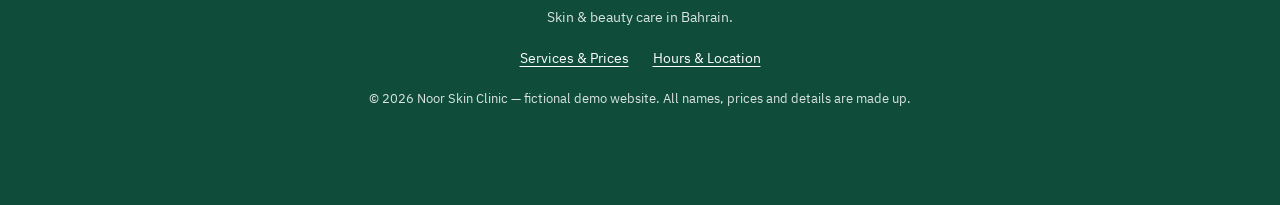
==== commit b8f55183: "Module 7: hours, location and footer Bilingual opening hours and location/contact cards (fictional a" ====
--- a/index.html
+++ b/index.html
@@ -110,11 +110,51 @@
       </div>
     </section>
 
-    <!-- Module 7: hours & location -->
+    <!-- Hours & location -->
     <section id="contact" class="section section-alt">
       <div class="container">
         <h2 class="section-title" data-i18n="contactTitle">Hours &amp; Location</h2>
-        <p class="placeholder" data-i18n="contactPlaceholder">Opening hours and address — coming in Module 7</p>
+
+        <div class="info-grid">
+          <!-- Opening hours -->
+          <div class="info-card">
+            <div class="info-head">
+              <span class="info-icon" aria-hidden="true"><svg viewBox="0 0 24 24" focusable="false"><use href="#icon-clock"></use></svg></span>
+              <h3 class="info-title" data-i18n="hoursTitle">Opening hours</h3>
+            </div>
+            <dl class="hours-list">
+              <div class="hours-row">
+                <dt data-i18n="hoursDays1">Saturday – Thursday</dt>
+                <dd data-i18n="hoursTime1">10:00 AM – 9:00 PM</dd>
+              </div>
+              <div class="hours-row">
+                <dt data-i18n="hoursDays2">Friday</dt>
+                <dd data-i18n="hoursTime2">Closed</dd>
+              </div>
+            </dl>
+          </div>
+
+          <!-- Location & contact (fictional address — no map, by design) -->
+          <div class="info-card">
+            <div class="info-head">
+              <span class="info-icon" aria-hidden="true"><svg viewBox="0 0 24 24" focusable="false"><use href="#icon-pin"></use></svg></span>
+              <h3 class="info-title" data-i18n="locationTitle">Location &amp; contact</h3>
+            </div>
+            <address class="info-address">
+              <span data-i18n="address">Building 0000, Road 0000, Block 000, Seef, Manama, Kingdom of Bahrain</span>
+              <small class="info-note" data-i18n="addressNote">Fictional address for this demo website.</small>
+            </address>
+            <p class="info-contact">
+              <span data-i18n="phoneLabel">Phone</span>:
+              <!-- dir="ltr" keeps "+973" in the right order inside Arabic text -->
+              <a href="tel:+97300000000" dir="ltr">+973 0000 0000</a>
+            </p>
+            <a href="https://wa.me/97300000000" class="info-link" data-whatsapp target="_blank" rel="noopener">
+              <svg class="icon-whatsapp" viewBox="0 0 24 24" aria-hidden="true" focusable="false"><use href="#icon-whatsapp"></use></svg>
+              <span data-i18n="whatsappLink">Chat on WhatsApp</span>
+            </a>
+          </div>
+        </div>
       </div>
     </section>
 
@@ -122,7 +162,13 @@
 
   <footer class="site-footer">
     <div class="container">
-      <p data-i18n="footer">&copy; Noor Skin Clinic — fictional demo website.</p>
+      <p class="footer-brand" data-i18n="brand">Noor Skin Clinic</p>
+      <p class="footer-tagline" data-i18n="footerTagline">Skin &amp; beauty care in Bahrain.</p>
+      <nav class="footer-nav" aria-label="Footer">
+        <a href="#services" data-i18n="servicesTitle">Services &amp; Prices</a>
+        <a href="#contact" data-i18n="contactTitle">Hours &amp; Location</a>
+      </nav>
+      <p class="footer-legal" data-i18n="footer">&copy; 2026 Noor Skin Clinic — fictional demo website. All names, prices and details are made up.</p>
     </div>
   </footer>
 
@@ -133,8 +179,16 @@
     <span class="wa-float-label" data-i18n="waFloatLabel">Book on WhatsApp</span>
   </a>
 
-  <!-- WhatsApp icon, defined once and reused by both buttons -->
+  <!-- Icons, each defined once and reused across the page -->
   <svg width="0" height="0" style="position:absolute" aria-hidden="true" focusable="false">
+    <symbol id="icon-clock" viewBox="0 0 24 24">
+      <circle cx="12" cy="12" r="9" fill="none" stroke="currentColor" stroke-width="2"/>
+      <path d="M12 7v5l3 2" fill="none" stroke="currentColor" stroke-width="2" stroke-linecap="round" stroke-linejoin="round"/>
+    </symbol>
+    <symbol id="icon-pin" viewBox="0 0 24 24">
+      <path d="M12 21s-7-6-7-11.5a7 7 0 0 1 14 0C19 15 12 21 12 21z" fill="none" stroke="currentColor" stroke-width="2" stroke-linejoin="round"/>
+      <circle cx="12" cy="9.5" r="2.5" fill="none" stroke="currentColor" stroke-width="2"/>
+    </symbol>
     <symbol id="icon-sparkle" viewBox="0 0 24 24">
       <path fill="currentColor" d="M12 2l2.2 7.8L22 12l-7.8 2.2L12 22l-2.2-7.8L2 12l7.8-2.2z"/>
     </symbol>
--- a/styles.css
+++ b/styles.css
@@ -121,14 +121,6 @@
   background: var(--color-rose);
 }
 
-/* Temporary placeholder text (removed as modules are built) */
-.placeholder {
-  padding: var(--space-3);
-  border: 2px dashed var(--color-border);
-  border-radius: var(--radius);
-  color: var(--color-text-muted);
-  text-align: center;
-}
 
 /* ---------- Header ---------- */
 .site-header {
@@ -374,6 +366,131 @@
   margin: 0;
 }
 
+.footer-brand {
+  font-size: 1.1rem;
+  font-weight: 600;
+}
+
+.footer-tagline {
+  color: rgba(255, 255, 255, 0.85);
+}
+
+.footer-nav {
+  display: flex;
+  flex-wrap: wrap;
+  justify-content: center;
+  gap: 0 var(--space-3);
+  margin-block: var(--space-1);
+}
+
+.footer-nav a {
+  display: inline-flex;
+  align-items: center;
+  min-height: 44px;             /* comfortable tap target */
+  color: #ffffff;
+  text-underline-offset: 3px;
+}
+
+.footer-legal {
+  font-size: 0.8rem;
+  color: rgba(255, 255, 255, 0.85);
+}
+
+/* ---------- Hours & location ---------- */
+.info-grid {
+  display: grid;
+  grid-template-columns: 1fr;
+  gap: var(--space-2);
+}
+
+.info-card {
+  padding: var(--space-3);
+  background: var(--color-surface);
+  border: 1px solid var(--color-border);
+  border-radius: var(--radius);
+}
+
+.info-head {
+  display: flex;
+  align-items: center;
+  gap: 0.75rem;
+  margin-block-end: var(--space-2);
+}
+
+/* Rose icon on a blush circle (icon, not text: 3.66:1 passes the 3:1 icon rule) */
+.info-icon {
+  display: inline-flex;
+  align-items: center;
+  justify-content: center;
+  flex-shrink: 0;
+  width: 40px;
+  height: 40px;
+  border-radius: 50%;
+  background: var(--color-blush);
+  color: var(--color-rose);
+}
+
+.info-icon svg {
+  width: 22px;
+  height: 22px;
+}
+
+.info-title {
+  margin: 0;
+  font-size: 1.15rem;
+}
+
+.hours-list {
+  margin: 0;
+}
+
+.hours-row {
+  display: flex;
+  flex-wrap: wrap;              /* time drops below the days on very narrow screens */
+  justify-content: space-between;
+  gap: 0 var(--space-2);
+  padding-block: 0.6rem;
+  border-block-start: 1px solid var(--color-border);
+}
+
+.hours-row dt {
+  color: var(--color-text);
+}
+
+.hours-row dd {
+  margin: 0;
+  font-weight: 600;
+  color: var(--color-primary-dark);
+}
+
+.info-address {
+  font-style: normal;
+  margin-block-end: var(--space-2);
+}
+
+.info-note {
+  display: block;
+  font-size: 0.85rem;
+  color: var(--color-text-muted);
+}
+
+.info-contact {
+  margin-block-end: var(--space-1);
+}
+
+.info-contact a,
+.info-link {
+  font-weight: 600;
+  color: var(--color-primary-dark);
+}
+
+.info-link {
+  display: inline-flex;
+  align-items: center;
+  gap: 0.5rem;
+  min-height: 44px;
+}
+
 /* ---------- Arabic tweaks ---------- */
 html[lang="ar"] body {
   line-height: 1.8; /* Arabic script reads better with a little more line spacing */
@@ -490,6 +607,10 @@
   .service-list {
     grid-template-columns: repeat(2, 1fr);
   }
+
+  .info-grid {
+    grid-template-columns: repeat(2, 1fr);
+  }
 }
 
 @media (min-width: 900px) {
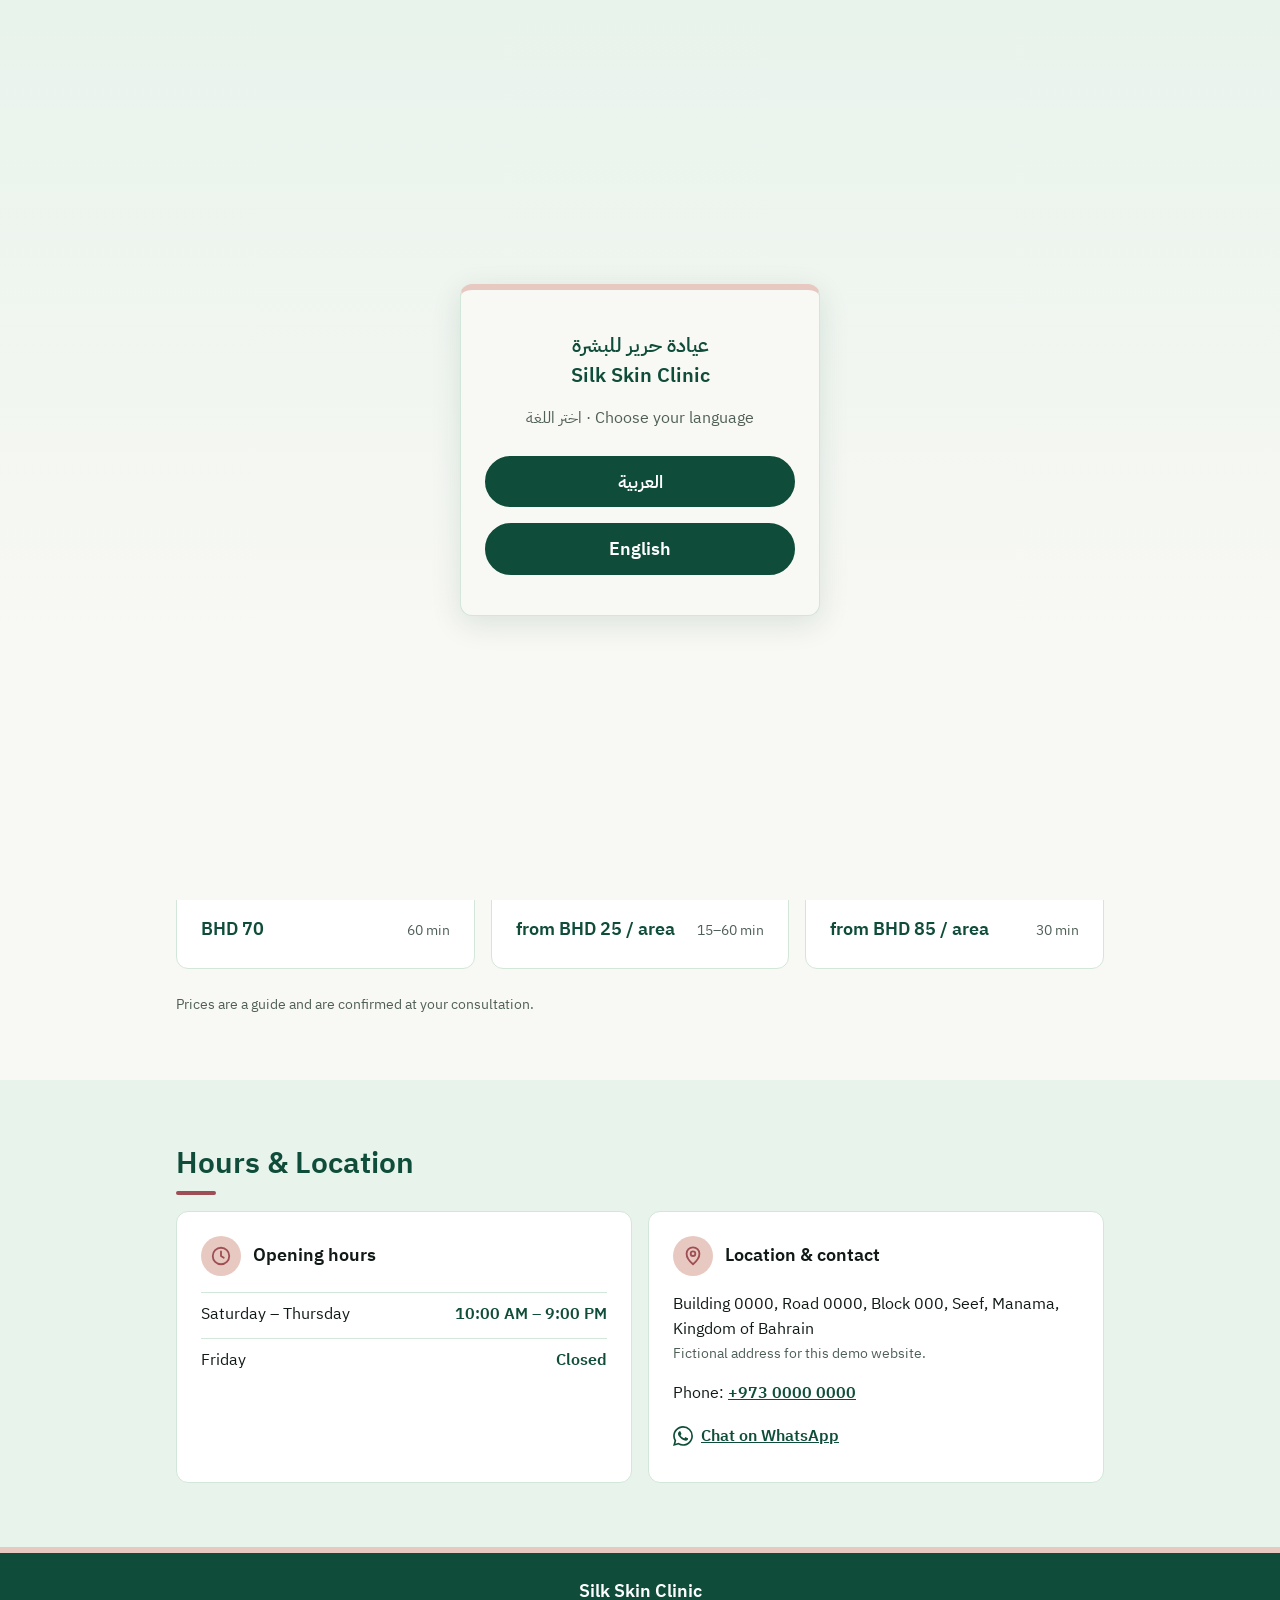
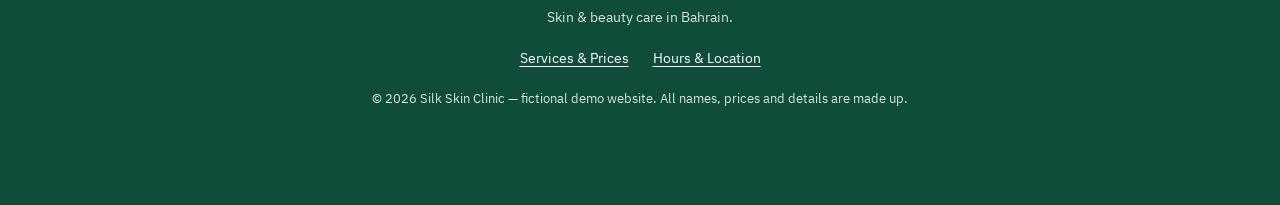
==== commit 8291f10a: "Rename clinic to Silk Skin Clinic / عيادة حرير للبشرة Update the name everywhere: language screen, h" ====
--- a/index.html
+++ b/index.html
@@ -3,13 +3,15 @@
 <head>
   <meta charset="UTF-8">
   <meta name="viewport" content="width=device-width, initial-scale=1, viewport-fit=cover">
-  <title>Noor Skin Clinic | Bahrain</title>
-  <meta name="description" content="Noor Skin Clinic — a fictional skin and beauty clinic in Bahrain. Demo website.">
+  <title>Silk Skin Clinic | Bahrain</title>
+  <meta name="description" content="Silk Skin Clinic — a fictional skin and beauty clinic in Bahrain. Demo website.">
   <meta name="theme-color" content="#0F4D3A">
+  <!-- Favicon (browser-tab icon): dark green square with a mint sparkle, drawn inline so no extra file is needed -->
+  <link rel="icon" type="image/svg+xml" href="data:image/svg+xml,%3Csvg xmlns='http://www.w3.org/2000/svg' viewBox='0 0 32 32'%3E%3Crect width='32' height='32' rx='8' fill='%230F4D3A'/%3E%3Cpath d='M16 5l2.6 8.4L27 16l-8.4 2.6L16 27l-2.6-8.4L5 16l8.4-2.6z' fill='%23E8F3EC'/%3E%3C/svg%3E">
 
   <!-- Apply a saved Arabic choice before the page draws (prevents a left-to-right flash) -->
   <script>
-    try { if (localStorage.getItem('noor-lang') === 'ar') { document.documentElement.lang = 'ar'; document.documentElement.dir = 'rtl'; } } catch (e) {}
+    try { if (localStorage.getItem('silk-lang') === 'ar') { document.documentElement.lang = 'ar'; document.documentElement.dir = 'rtl'; } } catch (e) {}
   </script>
 
   <!-- One font family that covers both English and Arabic -->
@@ -25,8 +27,8 @@
   <div id="lang-picker" class="lang-picker" role="dialog" aria-modal="true" aria-labelledby="lang-picker-title" hidden>
     <div class="lang-picker-box" tabindex="-1">
       <p class="lang-picker-brand">
-        <span lang="ar" dir="rtl">عيادة نور للبشرة</span><br>
-        <span lang="en">Noor Skin Clinic</span>
+        <span lang="ar" dir="rtl">عيادة حرير للبشرة</span><br>
+        <span lang="en">Silk Skin Clinic</span>
       </p>
       <p id="lang-picker-title" class="lang-picker-title">
         <span lang="ar" dir="rtl">اختر اللغة</span> · <span lang="en">Choose your language</span>
@@ -40,7 +42,7 @@
 
   <header class="site-header">
     <div class="container header-inner">
-      <a href="#top" class="brand" data-i18n="brand">Noor Skin Clinic</a>
+      <a href="#top" class="brand" data-i18n="brand">Silk Skin Clinic</a>
       <button type="button" id="lang-switch" class="btn btn-outline btn-small" lang="ar" aria-label="التبديل إلى العربية">العربية</button>
     </div>
   </header>
@@ -162,13 +164,13 @@
 
   <footer class="site-footer">
     <div class="container">
-      <p class="footer-brand" data-i18n="brand">Noor Skin Clinic</p>
+      <p class="footer-brand" data-i18n="brand">Silk Skin Clinic</p>
       <p class="footer-tagline" data-i18n="footerTagline">Skin &amp; beauty care in Bahrain.</p>
       <nav class="footer-nav" aria-label="Footer">
         <a href="#services" data-i18n="servicesTitle">Services &amp; Prices</a>
         <a href="#contact" data-i18n="contactTitle">Hours &amp; Location</a>
       </nav>
-      <p class="footer-legal" data-i18n="footer">&copy; 2026 Noor Skin Clinic — fictional demo website. All names, prices and details are made up.</p>
+      <p class="footer-legal" data-i18n="footer">&copy; 2026 Silk Skin Clinic — fictional demo website. All names, prices and details are made up.</p>
     </div>
   </footer>
 
--- a/styles.css
+++ b/styles.css
@@ -1,5 +1,5 @@
 /* =========================================================
-   Noor Skin Clinic — base styles
+   Silk Skin Clinic — base styles
    Mobile-first: base rules target phones; wider screens
    are handled with min-width media queries at the bottom.
    Logical properties (margin-inline, padding-block, ...)
